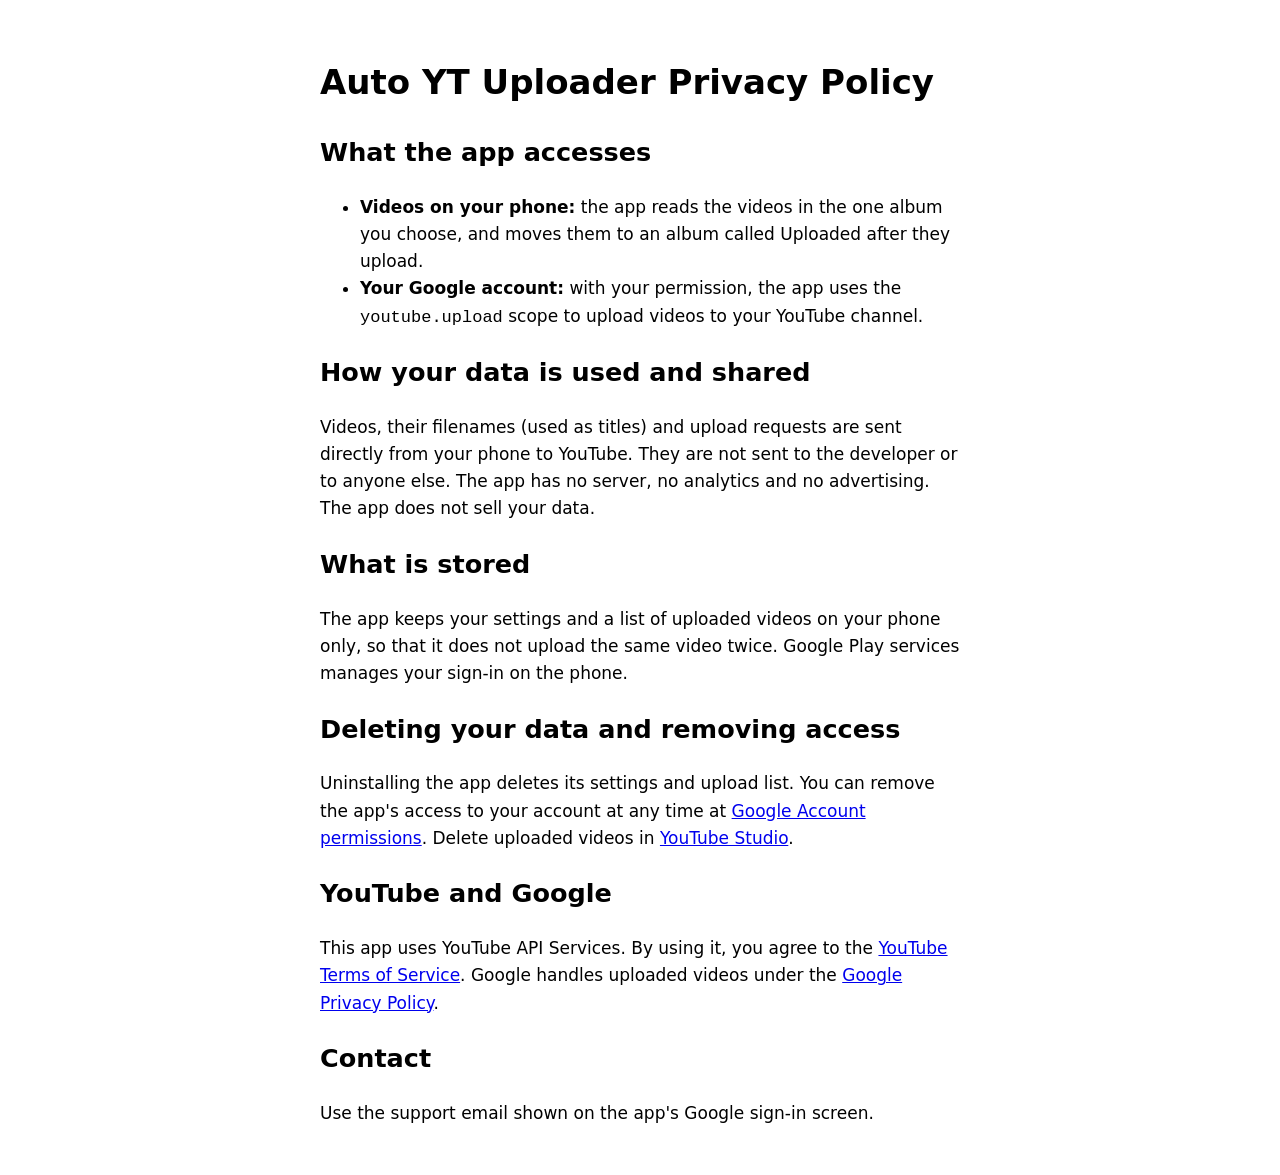
==== privacy.html @ 6049f9f8 "Add files via upload" ====
<!doctype html>
<html lang="en">
<head>
  <meta charset="utf-8">
  <meta name="viewport" content="width=device-width, initial-scale=1">
  <title>Privacy Policy</title>
  <style>
    body { max-width: 640px; margin: 0 auto; padding: 32px 16px; font: 17px/1.6 system-ui, sans-serif; }
  </style>
</head>
<body>
  <h1>Auto YT Uploader Privacy Policy</h1>

  <h2>What the app accesses</h2>
  <ul>
    <li><strong>Videos on your phone:</strong> the app reads the videos in the one album you choose,
      and moves them to an album called Uploaded after they upload.</li>
    <li><strong>Your Google account:</strong> with your permission, the app uses the
      <code>youtube.upload</code> scope to upload videos to your YouTube channel.</li>
  </ul>

  <h2>How your data is used and shared</h2>
  <p>Videos, their filenames (used as titles) and upload requests are sent directly from your phone
    to YouTube. They are not sent to the developer or to anyone else. The app has no server, no
    analytics and no advertising. The app does not sell your data.</p>

  <h2>What is stored</h2>
  <p>The app keeps your settings and a list of uploaded videos on your phone only, so that it does
    not upload the same video twice. Google Play services manages your sign-in on the phone.</p>

  <h2>Deleting your data and removing access</h2>
  <p>Uninstalling the app deletes its settings and upload list. You can remove the app's access to
    your account at any time at
    <a href="https://myaccount.google.com/permissions">Google Account permissions</a>.
    Delete uploaded videos in <a href="https://studio.youtube.com">YouTube Studio</a>.</p>

  <h2>YouTube and Google</h2>
  <p>This app uses YouTube API Services. By using it, you agree to the
    <a href="https://www.youtube.com/t/terms">YouTube Terms of Service</a>. Google handles uploaded
    videos under the <a href="https://policies.google.com/privacy">Google Privacy Policy</a>.</p>

  <h2>Contact</h2>
  <p>Use the support email shown on the app's Google sign-in screen.</p>
</body>
</html>
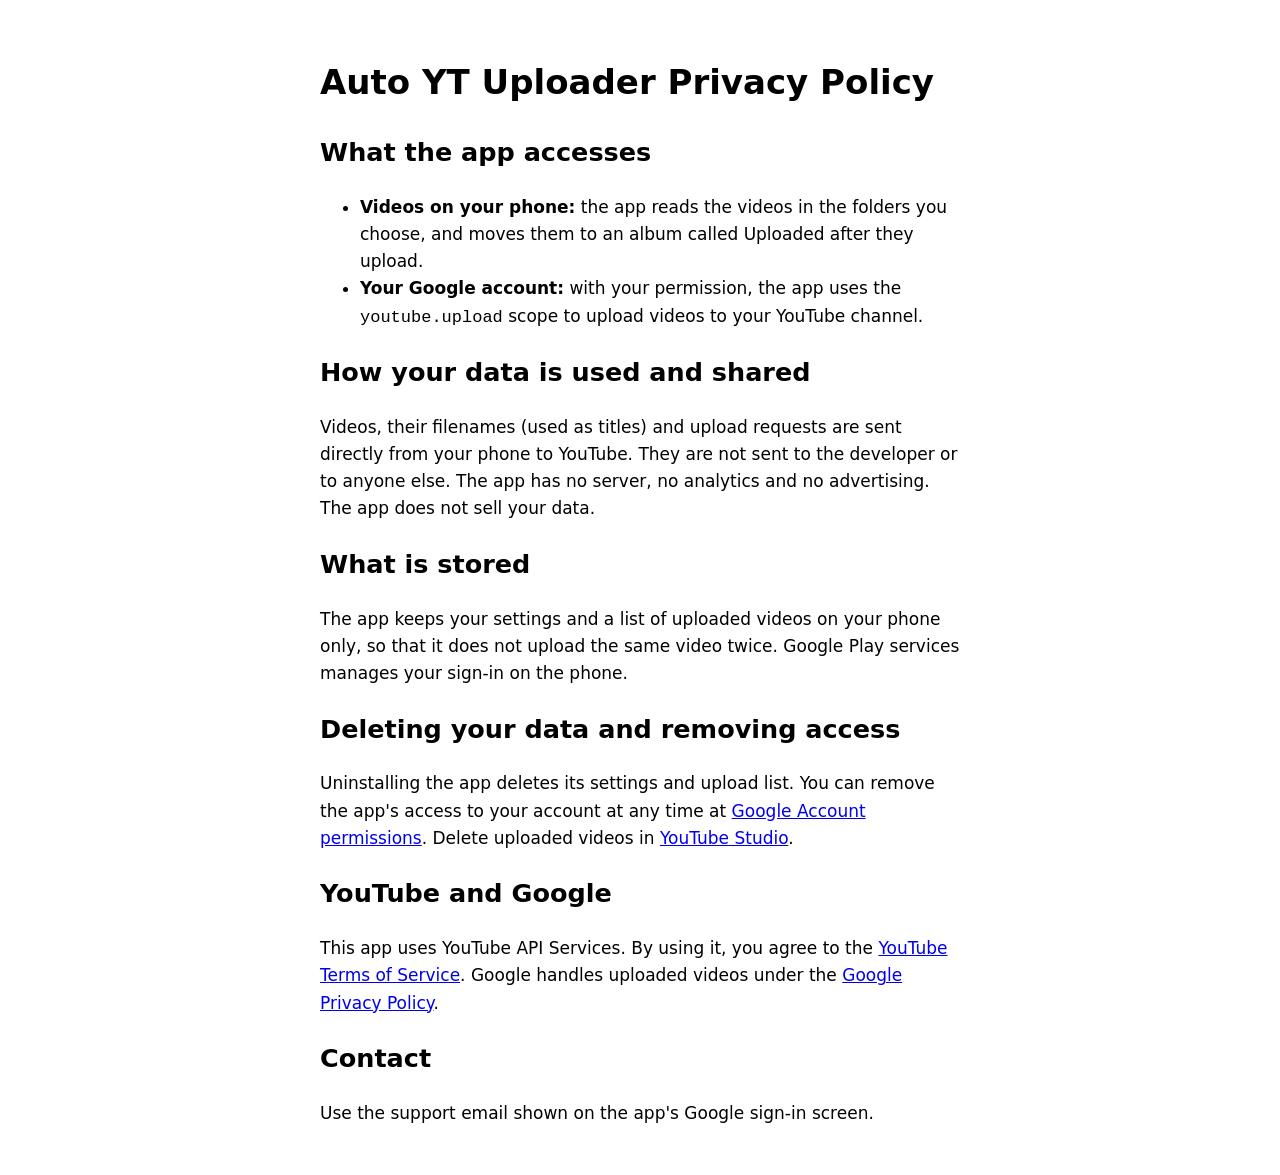
==== commit 91a668aa: "Add files via upload" ====
--- a/privacy.html
+++ b/privacy.html
@@ -13,7 +13,7 @@
 
   <h2>What the app accesses</h2>
   <ul>
-    <li><strong>Videos on your phone:</strong> the app reads the videos in the one album you choose,
+    <li><strong>Videos on your phone:</strong> the app reads the videos in the folders you choose,
       and moves them to an album called Uploaded after they upload.</li>
     <li><strong>Your Google account:</strong> with your permission, the app uses the
       <code>youtube.upload</code> scope to upload videos to your YouTube channel.</li>
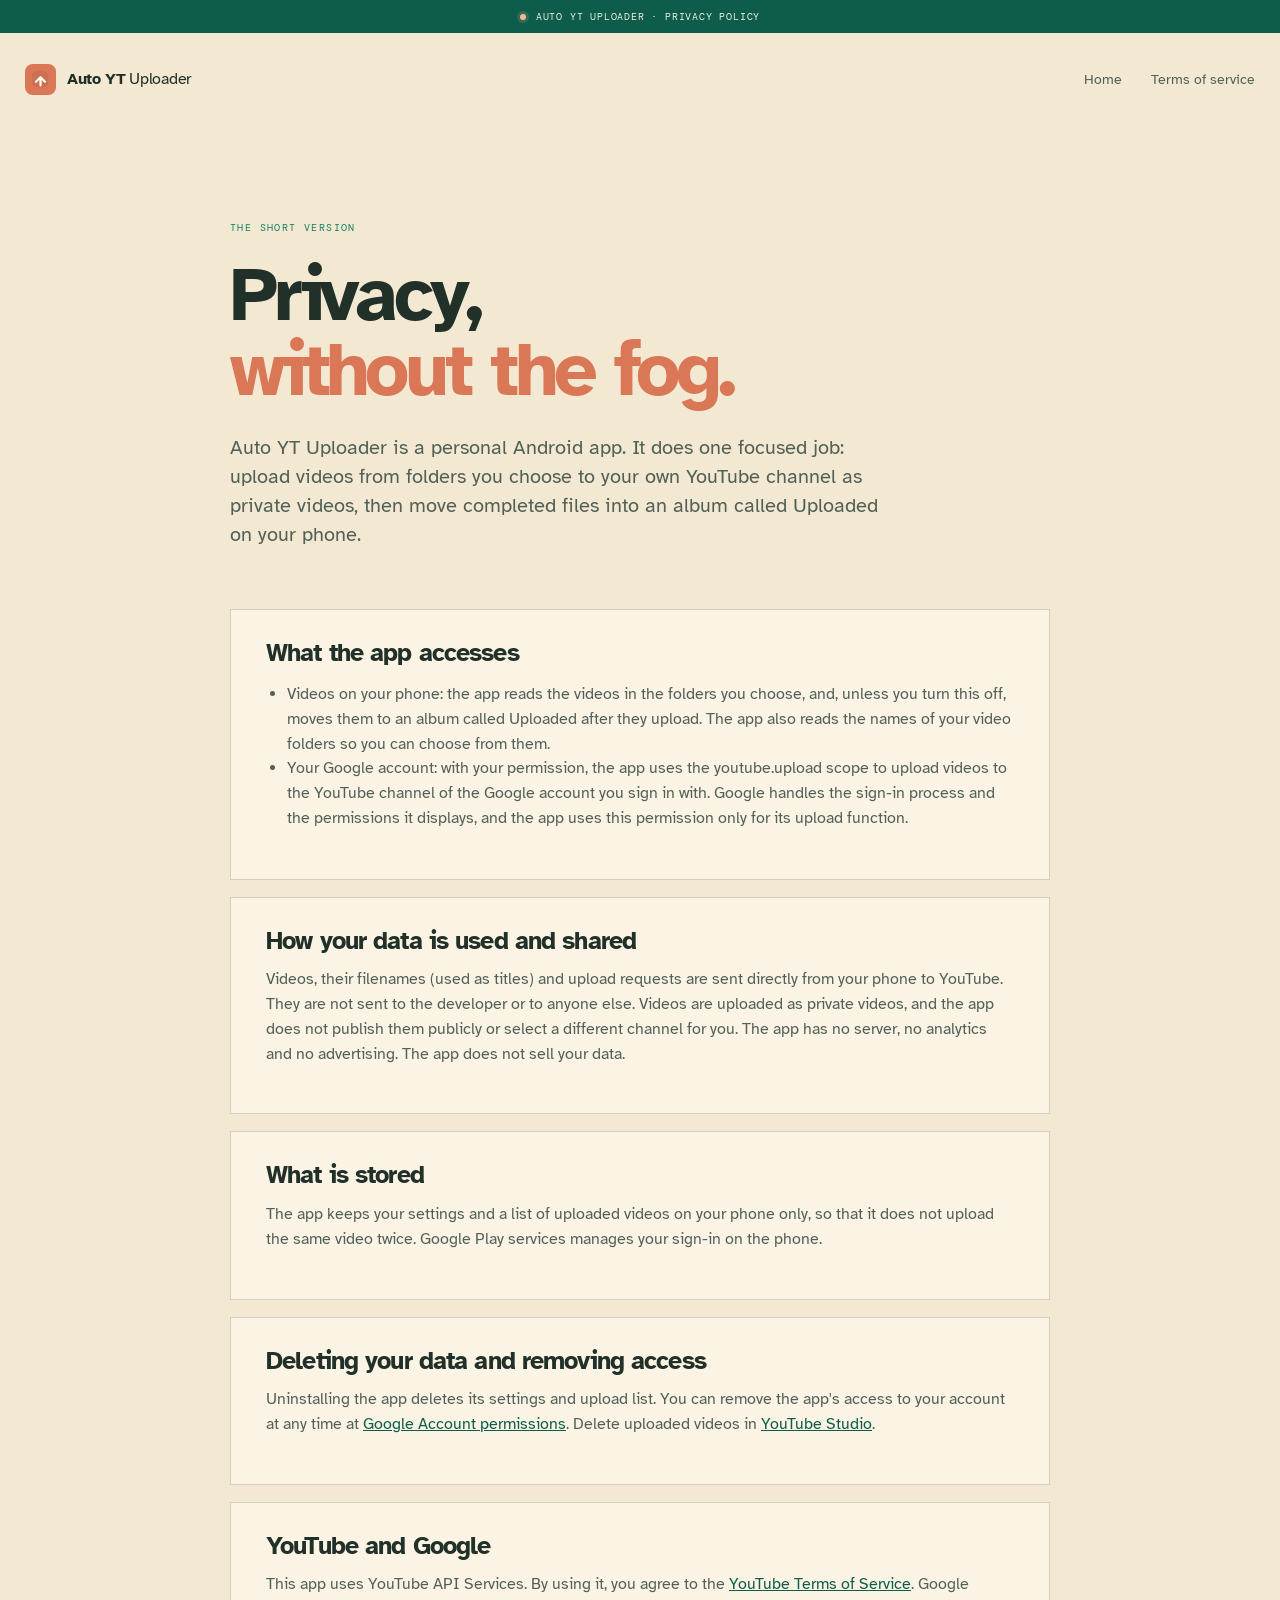
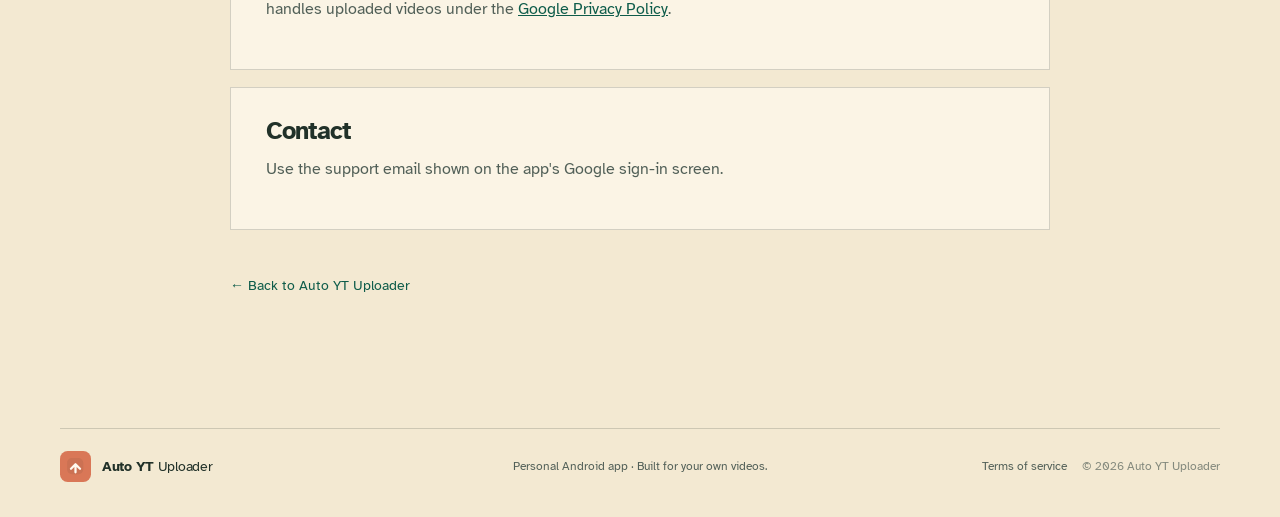
==== commit a2ee5660: "Add files via upload" ====
--- a/privacy.html
+++ b/privacy.html
@@ -1,45 +1,32 @@
 <!doctype html>
-<html lang="en">
+<html lang="en" class="legal-page">
 <head>
   <meta charset="utf-8">
   <meta name="viewport" content="width=device-width, initial-scale=1">
-  <title>Privacy Policy</title>
-  <style>
-    body { max-width: 640px; margin: 0 auto; padding: 32px 16px; font: 17px/1.6 system-ui, sans-serif; }
-  </style>
+  <meta name="description" content="Privacy policy for Auto YT Uploader.">
+  <meta name="theme-color" content="#f3e9d2">
+  <title>Privacy policy — Auto YT Uploader</title>
+  <link rel="stylesheet" href="styles.css">
+  <script src="script.js" defer></script>
 </head>
 <body>
-  <h1>Auto YT Uploader Privacy Policy</h1>
-
-  <h2>What the app accesses</h2>
-  <ul>
-    <li><strong>Videos on your phone:</strong> the app reads the videos in the folders you choose,
-      and moves them to an album called Uploaded after they upload.</li>
-    <li><strong>Your Google account:</strong> with your permission, the app uses the
-      <code>youtube.upload</code> scope to upload videos to your YouTube channel.</li>
-  </ul>
-
-  <h2>How your data is used and shared</h2>
-  <p>Videos, their filenames (used as titles) and upload requests are sent directly from your phone
-    to YouTube. They are not sent to the developer or to anyone else. The app has no server, no
-    analytics and no advertising. The app does not sell your data.</p>
-
-  <h2>What is stored</h2>
-  <p>The app keeps your settings and a list of uploaded videos on your phone only, so that it does
-    not upload the same video twice. Google Play services manages your sign-in on the phone.</p>
-
-  <h2>Deleting your data and removing access</h2>
-  <p>Uninstalling the app deletes its settings and upload list. You can remove the app's access to
-    your account at any time at
-    <a href="https://myaccount.google.com/permissions">Google Account permissions</a>.
-    Delete uploaded videos in <a href="https://studio.youtube.com">YouTube Studio</a>.</p>
-
-  <h2>YouTube and Google</h2>
-  <p>This app uses YouTube API Services. By using it, you agree to the
-    <a href="https://www.youtube.com/t/terms">YouTube Terms of Service</a>. Google handles uploaded
-    videos under the <a href="https://policies.google.com/privacy">Google Privacy Policy</a>.</p>
-
-  <h2>Contact</h2>
-  <p>Use the support email shown on the app's Google sign-in screen.</p>
+  <div class="announcement"><span class="announcement-dot"></span><span>Auto YT Uploader · privacy policy</span></div>
+  <header class="site-header">
+    <a class="brand" href="index.html" aria-label="Auto YT Uploader home"><img class="brand-logo" src="logo.svg" alt="" width="31" height="31"><span class="brand-name"><strong>Auto YT</strong> Uploader</span></a>
+    <nav class="site-nav" aria-label="Legal navigation"><a href="index.html">Home</a><a href="terms.html">Terms of service</a></nav>
+  </header>
+  <main class="legal-wrap section-shell">
+    <p class="legal-kicker">The short version</p>
+    <h1>Privacy,<br><em>without the fog.</em></h1>
+    <p class="legal-intro">Auto YT Uploader is a personal Android app. It does one focused job: upload videos from folders you choose to your own YouTube channel as private videos, then move completed files into an album called Uploaded on your phone.</p>
+    <section class="legal-card"><h2>What the app accesses</h2><ul><li>Videos on your phone: the app reads the videos in the folders you choose, and, unless you turn this off, moves them to an album called Uploaded after they upload. The app also reads the names of your video folders so you can choose from them.</li><li>Your Google account: with your permission, the app uses the youtube.upload scope to upload videos to the YouTube channel of the Google account you sign in with. Google handles the sign-in process and the permissions it displays, and the app uses this permission only for its upload function.</li></ul></section>
+    <section class="legal-card"><h2>How your data is used and shared</h2><p>Videos, their filenames (used as titles) and upload requests are sent directly from your phone to YouTube. They are not sent to the developer or to anyone else. Videos are uploaded as private videos, and the app does not publish them publicly or select a different channel for you. The app has no server, no analytics and no advertising. The app does not sell your data.</p></section>
+    <section class="legal-card"><h2>What is stored</h2><p>The app keeps your settings and a list of uploaded videos on your phone only, so that it does not upload the same video twice. Google Play services manages your sign-in on the phone.</p></section>
+    <section class="legal-card"><h2>Deleting your data and removing access</h2><p>Uninstalling the app deletes its settings and upload list. You can remove the app's access to your account at any time at <a href="https://myaccount.google.com/permissions">Google Account permissions</a>. Delete uploaded videos in <a href="https://studio.youtube.com">YouTube Studio</a>.</p></section>
+    <section class="legal-card"><h2>YouTube and Google</h2><p>This app uses YouTube API Services. By using it, you agree to the <a href="https://www.youtube.com/t/terms">YouTube Terms of Service</a>. Google handles uploaded videos under the <a href="https://policies.google.com/privacy">Google Privacy Policy</a>.</p></section>
+    <section class="legal-card"><h2>Contact</h2><p>Use the support email shown on the app's Google sign-in screen.</p></section>
+    <a class="legal-back" href="index.html">← Back to Auto YT Uploader</a>
+  </main>
+  <footer class="site-footer section-shell"><a class="brand brand-footer" href="index.html"><img class="brand-logo" src="logo.svg" alt="" width="31" height="31"><span class="brand-name"><strong>Auto YT</strong> Uploader</span></a><p>Personal Android app · Built for your own videos.</p><div class="footer-links"><a href="terms.html">Terms of service</a><span>© <span id="year"></span> Auto YT Uploader</span></div></footer>
 </body>
 </html>
--- a/styles.css
+++ b/styles.css
@@ -0,0 +1,253 @@
+@import url('https://fonts.googleapis.com/css2?family=Atkinson+Hyperlegible:wght@400;700&family=DM+Mono:wght@400;500&display=swap');
+
+:root {
+  --paper: #f3e9d2;
+  --paper-deep: #eadbbc;
+  --ink: #213129;
+  --ink-soft: #526058;
+  --rust: #d97757;
+  --rust-dark: #b75b40;
+  --green: #167d63;
+  --green-deep: #0e5c4a;
+  --mint: #d7e8d8;
+  --cream: #fffaf0;
+  --line: rgba(33, 49, 41, .18);
+  --shadow: 0 22px 60px rgba(63, 49, 30, .13);
+  --display: 'Atkinson Hyperlegible', 'Trebuchet MS', sans-serif;
+  --mono: 'DM Mono', 'SFMono-Regular', Consolas, monospace;
+}
+
+* { box-sizing: border-box; }
+html { scroll-behavior: smooth; }
+body { margin: 0; background: var(--paper); color: var(--ink); font-family: var(--display); font-size: 17px; line-height: 1.5; overflow-x: hidden; }
+a { color: inherit; text-decoration: none; }
+button { font: inherit; }
+::selection { background: var(--rust); color: var(--cream); }
+
+body::before { content: ''; position: fixed; inset: 0; pointer-events: none; opacity: .34; background-image: radial-gradient(rgba(33,49,41,.12) .65px, transparent .65px); background-size: 12px 12px; mask-image: linear-gradient(to bottom, black, transparent 72%); z-index: -1; }
+.section-shell { width: min(1160px, calc(100% - 72px)); margin-inline: auto; }
+
+.announcement { min-height: 33px; padding: 7px 32px; display: flex; align-items: center; justify-content: center; gap: 10px; background: var(--green-deep); color: #edf5e9; font: 10px/1 var(--mono); letter-spacing: .08em; text-transform: uppercase; }
+.announcement-dot { width: 6px; height: 6px; border-radius: 50%; background: #f7b997; box-shadow: 0 0 0 3px rgba(247,185,151,.16); }
+.announcement-line { width: 24px; height: 1px; background: rgba(237,245,233,.35); }
+.announcement-detail { color: rgba(237,245,233,.68); }
+
+.site-header { width: min(1230px, calc(100% - 48px)); margin: 0 auto; min-height: 92px; display: flex; align-items: center; justify-content: space-between; position: relative; z-index: 10; }
+.brand { display: inline-flex; align-items: center; gap: 11px; font-size: 16px; letter-spacing: -.02em; }
+.brand-name { color: var(--ink); }
+.brand-name strong { font-weight: 700; }
+.brand-logo { display: block; flex: none; }
+.site-nav { display: flex; align-items: center; gap: 29px; font-size: 14px; }
+.site-nav a:not(.nav-pill), .footer-links a { color: var(--ink-soft); transition: color .2s ease; }
+.site-nav a:not(.nav-pill):hover, .footer-links a:hover { color: var(--rust-dark); }
+.nav-pill { padding: 11px 15px; border: 1px solid var(--line); border-radius: 999px; color: var(--ink); transition: background .2s ease, border-color .2s ease, transform .2s ease; }
+.nav-pill:hover { background: rgba(255,250,240,.7); border-color: rgba(33,49,41,.35); transform: translateY(-2px); }
+.nav-pill span { margin-left: 10px; color: var(--rust); }
+.menu-toggle { display: none; background: none; border: 0; padding: 7px; cursor: pointer; }
+.menu-toggle span { display: block; width: 22px; height: 2px; background: var(--ink); margin: 5px; }
+
+.hero { min-height: 600px; padding: 72px 0 102px; display: grid; grid-template-columns: minmax(0, .94fr) minmax(410px, .86fr); gap: 62px; align-items: center; }
+.eyebrow { margin: 0 0 26px; display: flex; align-items: center; gap: 10px; color: var(--green); font: 10px/1 var(--mono); letter-spacing: .14em; }
+.eyebrow-rule { width: 28px; height: 1px; background: currentColor; display: inline-block; }
+h1, h2, h3, p { margin-top: 0; }
+h1, h2 { letter-spacing: -.055em; line-height: .98; font-weight: 700; }
+h1 { font-size: clamp(4rem, 6.8vw, 6.65rem); margin-bottom: 29px; max-width: 720px; }
+h1 em, h2 em { font-style: normal; color: var(--rust); }
+.hero-lede { max-width: 475px; color: var(--ink-soft); font-size: 20px; line-height: 1.42; margin-bottom: 31px; }
+.hero-actions, .closing-links { display: flex; gap: 17px; align-items: center; flex-wrap: wrap; }
+.button { display: inline-flex; align-items: center; gap: 17px; min-height: 47px; padding: 0 18px; border-radius: 6px; font-size: 14px; transition: transform .2s ease, box-shadow .2s ease, background .2s ease; }
+.button:hover { transform: translateY(-3px); }
+.button-primary { background: var(--rust); color: var(--cream); box-shadow: 5px 5px 0 rgba(33,49,41,.15); }
+.button-primary:hover { background: var(--rust-dark); box-shadow: 7px 7px 0 rgba(33,49,41,.15); }
+.button-text { padding-left: 0; color: var(--green-deep); }
+.button-text span { color: var(--rust); }
+.hero-note { display: flex; align-items: center; gap: 9px; margin-top: 38px; color: var(--ink-soft); font: 11px var(--mono); }
+.note-icon { display: grid; place-items: center; width: 21px; height: 21px; border-radius: 50%; background: var(--mint); color: var(--green); font-size: 13px; }
+
+.hero-visual { min-height: 500px; position: relative; display: grid; place-items: center; }
+.sun-disc { width: 350px; height: 350px; border-radius: 50%; background: var(--mint); position: absolute; top: 50px; right: 20px; }
+.orbit { position: absolute; border: 1px solid rgba(22,125,99,.25); border-radius: 50%; transform: rotate(-22deg); }
+.orbit-one { width: 480px; height: 170px; top: 168px; right: -35px; }
+.orbit-two { width: 530px; height: 240px; top: 130px; right: -62px; transform: rotate(24deg); border-color: rgba(217,119,87,.25); }
+.visual-label { position: absolute; font: 10px var(--mono); color: var(--green); letter-spacing: .08em; text-transform: uppercase; z-index: 2; }
+.label-top { right: -4px; top: 45px; transform: rotate(7deg); }
+.label-bottom { left: -4px; bottom: 55px; transform: rotate(-7deg); }
+.phone { width: 239px; height: 465px; padding: 9px; border: 2px solid var(--ink); border-radius: 31px; background: #d5c5a4; transform: rotate(5deg); position: relative; z-index: 3; box-shadow: 16px 20px 0 rgba(33,49,41,.15), 0 28px 55px rgba(70,52,31,.2); }
+.phone-speaker { position: absolute; top: 14px; left: 50%; width: 62px; height: 5px; border-radius: 10px; background: var(--ink); transform: translateX(-50%); z-index: 4; }
+.phone-screen { height: 100%; border-radius: 23px; background: var(--cream); overflow: hidden; padding: 24px 14px 12px; position: relative; }
+.phone-screen::after { content: ''; position: absolute; top: 0; right: 0; width: 50px; height: 100%; background: linear-gradient(90deg, transparent, rgba(255,255,255,.25)); pointer-events: none; }
+.phone-status, .phone-appbar, .phone-bottom-nav { display: flex; justify-content: space-between; align-items: center; font: 7px var(--mono); color: var(--ink-soft); }
+.phone-appbar { padding: 18px 0 15px; color: var(--ink); font: 700 11px var(--display); }
+.mini-logo { width: 20px; height: 20px; border-radius: 6px 6px 6px 2px; background: var(--rust); display: grid; place-items: center; transform: rotate(-8deg); }
+.mini-logo span { width: 8px; height: 8px; border-left: 1px solid var(--cream); border-bottom: 1px solid var(--cream); transform: rotate(-45deg) translate(1px,-1px); }
+.appbar-menu { margin-left: auto; color: var(--rust); letter-spacing: 2px; }
+.phone-greeting { margin: 8px 0 16px; }
+.tiny-overline { display: block; font: 7px var(--mono); letter-spacing: .1em; color: var(--green); margin-bottom: 4px; }
+.phone-greeting strong { font-size: 21px; letter-spacing: -.05em; }
+.folder-card, .upload-card, .album-row { border: 1px solid rgba(33,49,41,.13); border-radius: 9px; background: rgba(243,233,210,.46); }
+.folder-card { display: flex; align-items: center; gap: 8px; padding: 10px 9px; margin-bottom: 12px; }
+.folder-card strong, .upload-card strong, .album-row strong { display: block; font-size: 10px; line-height: 1.1; }
+.folder-card small, .upload-card small, .album-row small { color: var(--ink-soft); display: block; font-size: 7px; margin-top: 4px; }
+.folder-icon { width: 22px; height: 17px; background: var(--rust); border-radius: 3px; position: relative; flex: 0 0 auto; }
+.folder-icon::before { content: ''; position: absolute; top: -3px; left: 2px; width: 9px; height: 5px; border-radius: 3px 3px 0 0; background: var(--rust); }
+.folder-icon span { position: absolute; left: 6px; top: 5px; width: 7px; height: 5px; border-left: 1px solid var(--cream); border-bottom: 1px solid var(--cream); transform: rotate(-45deg); }
+.folder-check { margin-left: auto; width: 17px; height: 17px; border-radius: 50%; display: grid; place-items: center; background: var(--mint); color: var(--green); font-size: 9px; }
+.upload-card { padding: 9px; display: flex; gap: 9px; background: #e3f0df; border-color: rgba(22,125,99,.19); }
+.video-thumb { width: 47px; height: 50px; border-radius: 6px; background: linear-gradient(155deg, #879f91 0 43%, #d3bc89 44% 100%); position: relative; overflow: hidden; flex: 0 0 auto; }
+.video-thumb::after { content: ''; position: absolute; width: 35px; height: 20px; border-radius: 50%; background: rgba(255,250,240,.28); top: 8px; left: -9px; transform: rotate(22deg); }
+.play-triangle { position: absolute; z-index: 1; top: 17px; left: 20px; border-left: 8px solid var(--cream); border-top: 6px solid transparent; border-bottom: 6px solid transparent; }
+.upload-info { flex: 1; min-width: 0; position: relative; padding-top: 2px; }
+.upload-info strong { white-space: nowrap; overflow: hidden; text-overflow: ellipsis; }
+.progress { height: 4px; border-radius: 8px; background: rgba(22,125,99,.16); margin-top: 11px; overflow: hidden; }
+.progress span { display: block; height: 100%; width: 68%; background: var(--green); border-radius: inherit; }
+.upload-info em { position: absolute; right: 0; bottom: -1px; font: 7px var(--mono); font-style: normal; color: var(--green); }
+.album-row { display: flex; align-items: center; gap: 8px; padding: 9px; margin-top: 12px; }
+.album-icon { width: 21px; height: 21px; display: grid; place-items: center; color: var(--rust); border: 1px solid rgba(217,119,87,.35); border-radius: 5px; font-size: 12px; }
+.album-arrow { margin-left: auto; color: var(--rust); font-size: 20px; line-height: .8; }
+.phone-bottom-nav { position: absolute; left: 14px; right: 14px; bottom: 10px; justify-content: space-around; }
+.phone-bottom-nav span { width: 4px; height: 4px; background: rgba(33,49,41,.3); border-radius: 50%; }
+.phone-bottom-nav .active { width: 23px; border-radius: 6px; background: var(--rust); }
+.floating-card { position: absolute; z-index: 4; display: flex; align-items: center; gap: 8px; padding: 10px 12px; min-width: 143px; background: var(--cream); border: 1px solid rgba(33,49,41,.18); border-radius: 8px; box-shadow: 7px 10px 0 rgba(33,49,41,.11); }
+.floating-card strong { display: block; font-size: 12px; line-height: 1; }
+.floating-card small { display: block; color: var(--ink-soft); font-size: 8px; margin-top: 4px; }
+.floating-icon, .done-check { display: grid; place-items: center; width: 24px; height: 24px; border-radius: 50%; background: var(--mint); color: var(--green); font-size: 13px; }
+.card-private { top: 114px; left: -7px; transform: rotate(-7deg); }
+.card-done { right: -18px; bottom: 83px; transform: rotate(5deg); }
+.done-check { background: var(--rust); color: var(--cream); }
+
+.proof-strip { border-top: 1px solid var(--line); border-bottom: 1px solid var(--line); padding: 22px 0; display: grid; grid-template-columns: 1.25fr repeat(3, 1fr); gap: 30px; align-items: center; }
+.proof-intro { display: flex; align-items: center; gap: 15px; color: var(--green-deep); font-size: 14px; line-height: 1.18; }
+.scribble-arrow { color: var(--rust); font-size: 29px; transform: rotate(22deg); display: inline-block; }
+.proof-item { padding-left: 21px; border-left: 1px solid var(--line); }
+.proof-number, .step-index { display: block; color: var(--rust); font: 10px var(--mono); letter-spacing: .08em; margin-bottom: 8px; }
+.proof-item strong { display: block; font-size: 15px; }
+.proof-item small { display: block; color: var(--ink-soft); font-size: 12px; margin-top: 3px; }
+
+.steps { padding: 150px 0 155px; }
+.section-heading h2, .privacy-main h2, .closing h2 { font-size: clamp(3rem, 5vw, 5rem); margin-bottom: 0; }
+.step-list { display: grid; grid-template-columns: repeat(3, 1fr); gap: 17px; margin-top: 73px; }
+.step-card { min-height: 282px; padding: 23px 24px 21px; background: rgba(255,250,240,.46); border: 1px solid var(--line); border-radius: 4px; display: flex; flex-direction: column; transition: transform .25s ease, box-shadow .25s ease; }
+.step-card:hover { transform: translateY(-7px); box-shadow: 10px 12px 0 rgba(33,49,41,.1); }
+.step-card-featured { background: var(--rust); color: var(--cream); transform: translateY(-16px) rotate(-1.3deg); border-color: transparent; box-shadow: 9px 13px 0 rgba(33,49,41,.13); }
+.step-card-featured:hover { transform: translateY(-23px) rotate(-1.3deg); }
+.step-card-featured .step-index, .step-card-featured .step-caption { color: #f8c0a5; }
+.step-topline { display: flex; justify-content: space-between; align-items: start; }
+.step-icon { width: 38px; height: 38px; border: 1px solid rgba(33,49,41,.2); border-radius: 50%; display: grid; place-items: center; color: var(--green); font-size: 17px; }
+.step-card-featured .step-icon { color: var(--cream); border-color: rgba(255,250,240,.5); }
+.step-card h3 { margin: 38px 0 12px; font-size: 23px; letter-spacing: -.035em; }
+.step-card p { max-width: 280px; margin-bottom: 23px; color: var(--ink-soft); font-size: 15px; line-height: 1.42; }
+.step-card-featured p { color: rgba(255,250,240,.86); }
+.step-caption { color: var(--green); font: 9px var(--mono); letter-spacing: .12em; margin-top: auto; }
+
+.privacy { padding-bottom: 150px; }
+.privacy-panel { background: var(--green-deep); color: var(--cream); padding: 70px 72px; display: grid; grid-template-columns: .92fr 1.08fr; gap: 78px; position: relative; overflow: hidden; }
+.privacy-panel::before, .privacy-panel::after { content: ''; position: absolute; border: 1px solid rgba(243,233,210,.16); border-radius: 50%; pointer-events: none; }
+.privacy-panel::before { width: 450px; height: 450px; right: -160px; top: -220px; }
+.privacy-panel::after { width: 610px; height: 610px; right: -235px; top: -300px; }
+.eyebrow-light { color: #a8d2b0; }
+.privacy-main { position: relative; z-index: 1; }
+.privacy-main h2 { margin-bottom: 25px; }
+.privacy-main h2 em { color: #f5b796; }
+.privacy-main > p:not(.eyebrow) { max-width: 380px; color: rgba(255,250,240,.77); line-height: 1.5; margin-bottom: 31px; }
+.button-light { border: 1px solid rgba(255,250,240,.5); color: var(--cream); }
+.button-light:hover { background: rgba(255,250,240,.12); }
+.privacy-list { position: relative; z-index: 1; padding-top: 25px; }
+.privacy-row { display: grid; grid-template-columns: 35px 1fr; gap: 18px; padding: 22px 0; border-top: 1px solid rgba(255,250,240,.19); }
+.privacy-row:last-child { border-bottom: 1px solid rgba(255,250,240,.19); }
+.privacy-badge { width: 29px; height: 29px; border: 1px solid rgba(255,250,240,.36); border-radius: 50%; display: grid; place-items: center; color: #f5b796; font: 9px var(--mono); }
+.privacy-row h3 { margin: 0 0 5px; font-size: 19px; letter-spacing: -.025em; }
+.privacy-row p { margin: 0; max-width: 390px; color: rgba(255,250,240,.67); font-size: 14px; line-height: 1.4; }
+
+.closing { padding: 64px 0 142px; text-align: center; display: flex; flex-direction: column; align-items: center; }
+.closing-mark { display: flex; gap: 6px; align-items: end; height: 28px; margin-bottom: 37px; }
+.closing-mark span { display: block; width: 9px; border-radius: 9px 9px 2px 2px; background: var(--rust); transform: rotate(22deg); }
+.closing-mark span:nth-child(1) { height: 15px; opacity: .55; }
+.closing-mark span:nth-child(2) { height: 26px; }
+.closing-mark span:nth-child(3) { height: 19px; opacity: .75; }
+.closing h2 { margin-bottom: 21px; }
+.closing-copy { max-width: 440px; color: var(--ink-soft); margin-bottom: 30px; }
+.closing-links { justify-content: center; }
+
+.site-footer { padding: 22px 0 35px; border-top: 1px solid var(--line); display: grid; grid-template-columns: 1fr auto 1fr; align-items: center; gap: 20px; font-size: 12px; }
+.brand-footer { font-size: 14px; }
+.site-footer > p { margin: 0; color: var(--ink-soft); text-align: center; }
+.footer-links { justify-self: end; display: flex; align-items: center; gap: 15px; color: var(--ink-soft); }
+.footer-links span { color: rgba(82,96,88,.7); }
+
+.legal-page .site-header { margin-bottom: 52px; }
+.legal-wrap { max-width: 820px; padding: 44px 0 130px; }
+.legal-kicker { color: var(--green); font: 10px var(--mono); letter-spacing: .14em; text-transform: uppercase; }
+.legal-wrap h1 { font-size: clamp(3rem, 6vw, 5.4rem); margin: 23px 0 25px; }
+.legal-intro { max-width: 650px; color: var(--ink-soft); font-size: 20px; line-height: 1.45; margin-bottom: 60px; }
+.legal-card { background: rgba(255,250,240,.62); border: 1px solid var(--line); padding: 31px 35px; margin: 17px 0; }
+.legal-card h2 { font-size: 25px; margin-bottom: 14px; letter-spacing: -.035em; }
+.legal-card p, .legal-card li { color: var(--ink-soft); font-size: 16px; line-height: 1.55; }
+.legal-card ul { padding-left: 21px; }
+.legal-card a { color: var(--green-deep); text-decoration: underline; }
+.legal-back { display: inline-flex; margin-top: 28px; color: var(--green-deep); font-size: 14px; }
+
+@media (max-width: 900px) {
+  .section-shell { width: min(100% - 42px, 680px); }
+  .hero { grid-template-columns: 1fr; gap: 36px; padding-top: 65px; }
+  .hero-copy { max-width: 620px; }
+  .hero-visual { min-height: 500px; }
+  .proof-strip { grid-template-columns: 1fr 1fr; gap: 24px; }
+  .proof-intro { grid-column: 1 / -1; }
+  .steps { padding: 110px 0; }
+  .step-list { gap: 11px; }
+  .privacy-panel { grid-template-columns: 1fr; gap: 35px; padding: 54px 42px; }
+  .privacy-list { padding-top: 0; }
+  .site-footer { grid-template-columns: 1fr; text-align: center; }
+  .site-footer > p { order: 3; }
+  .footer-links { justify-self: center; flex-wrap: wrap; justify-content: center; }
+}
+
+@media (max-width: 620px) {
+  body { font-size: 16px; }
+  .announcement { padding-inline: 15px; font-size: 8px; gap: 7px; }
+  .announcement-line, .announcement-detail { display: none; }
+  .site-header { width: calc(100% - 32px); min-height: 75px; }
+  .menu-toggle { display: block; }
+  .site-nav { position: absolute; top: 68px; left: 0; right: 0; display: none; padding: 16px; flex-direction: column; align-items: stretch; gap: 0; background: var(--cream); border: 1px solid var(--line); border-radius: 7px; box-shadow: var(--shadow); }
+  .site-nav.is-open { display: flex; }
+  .site-nav a { padding: 11px 4px; }
+  .site-nav .nav-pill { margin-top: 8px; text-align: center; }
+  .section-shell { width: calc(100% - 34px); }
+  .hero { padding: 50px 0 78px; }
+  h1 { font-size: clamp(3.3rem, 17vw, 5rem); }
+  .hero-lede { font-size: 18px; }
+  .hero-actions { align-items: flex-start; flex-direction: column; gap: 12px; }
+  .hero-note { margin-top: 28px; }
+  .hero-visual { min-height: 410px; margin: 0 -25px; transform: scale(.86); transform-origin: center top; margin-bottom: -55px; }
+  .sun-disc { right: 46px; }
+  .card-private { left: 8px; }
+  .card-done { right: 5px; }
+  .label-top { right: 10px; }
+  .label-bottom { left: 4px; }
+  .proof-strip { grid-template-columns: 1fr; gap: 18px; padding: 26px 0; }
+  .proof-intro { grid-column: auto; }
+  .proof-item { padding: 15px 0 0; border-left: 0; border-top: 1px solid var(--line); }
+  .steps { padding: 90px 0; }
+  .section-heading h2, .privacy-main h2, .closing h2 { font-size: 3.25rem; }
+  .step-list { grid-template-columns: 1fr; margin-top: 46px; }
+  .step-card, .step-card-featured { min-height: 240px; transform: none; }
+  .step-card-featured:hover, .step-card:hover { transform: translateY(-5px); }
+  .step-card h3 { margin-top: 26px; }
+  .privacy { padding-bottom: 90px; }
+  .privacy-panel { padding: 42px 24px; margin-inline: -1px; }
+  .privacy-row { gap: 12px; }
+  .privacy-row p { font-size: 13px; }
+  .closing { padding: 40px 0 95px; }
+  .closing-links { flex-direction: column; gap: 8px; }
+  .site-footer { padding-bottom: 27px; }
+  .footer-links { flex-direction: column; gap: 8px; }
+  .legal-page .site-header { margin-bottom: 10px; }
+  .legal-wrap { padding: 45px 0 85px; }
+  .legal-wrap h1 { font-size: 3.5rem; }
+  .legal-intro { font-size: 18px; margin-bottom: 38px; }
+  .legal-card { padding: 23px 20px; }
+}
+
+@media (prefers-reduced-motion: reduce) {
+  *, *::before, *::after { scroll-behavior: auto !important; transition-duration: .01ms !important; animation-duration: .01ms !important; }
+}
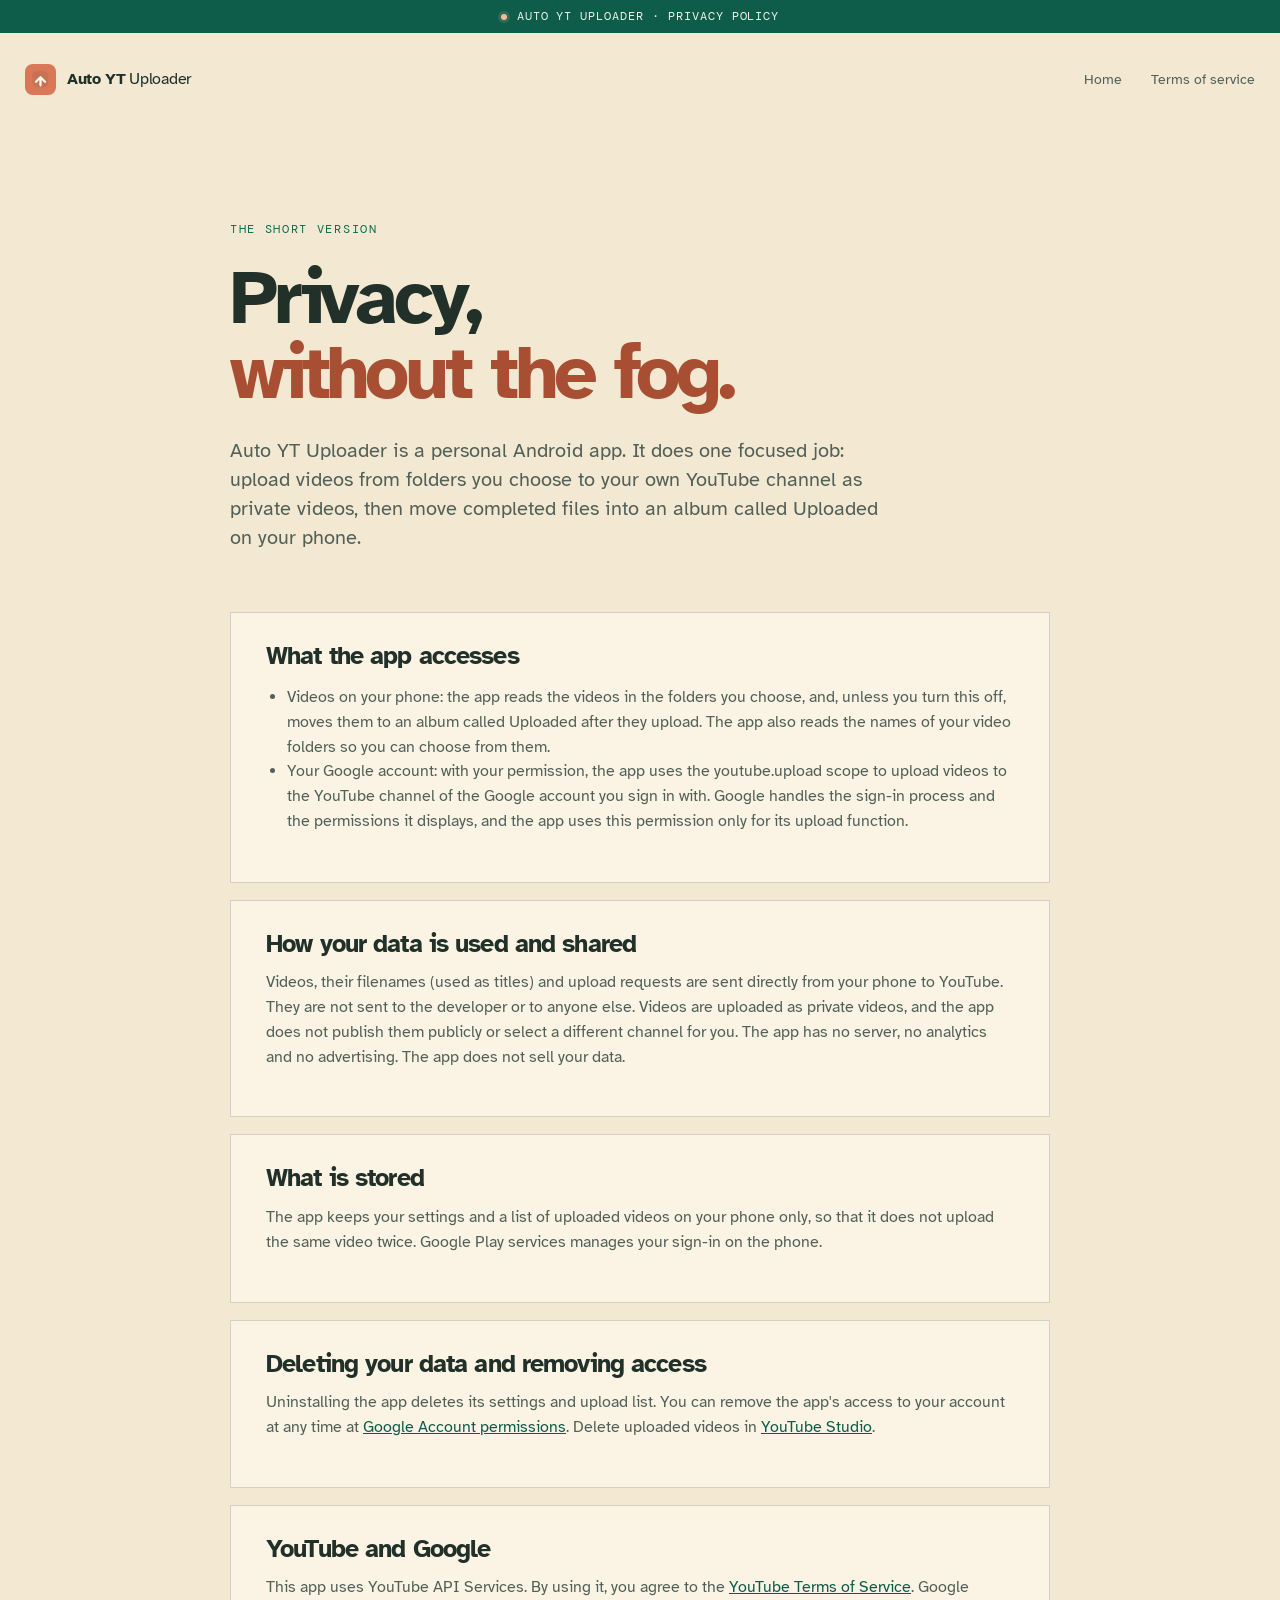
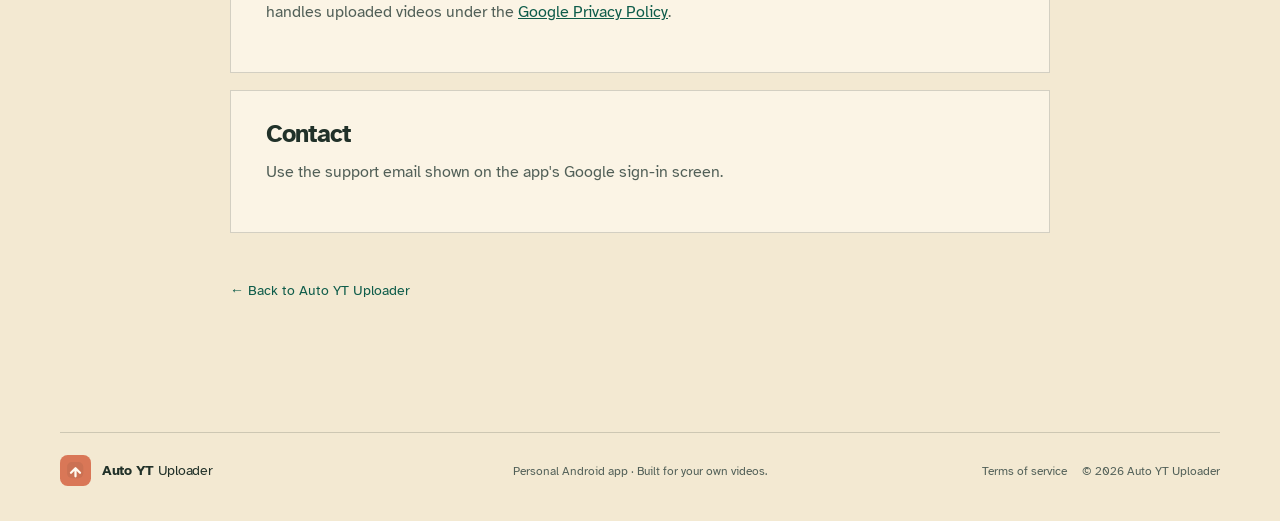
==== commit 70429364: "Add files via upload" ====
--- a/privacy.html
+++ b/privacy.html
@@ -10,12 +10,15 @@
   <script src="script.js" defer></script>
 </head>
 <body>
+  <a class="skip-link" href="#main">Skip to main content</a>
+  <header class="page-header">
   <div class="announcement"><span class="announcement-dot"></span><span>Auto YT Uploader · privacy policy</span></div>
-  <header class="site-header">
+  <div class="site-header">
     <a class="brand" href="index.html" aria-label="Auto YT Uploader home"><img class="brand-logo" src="logo.svg" alt="" width="31" height="31"><span class="brand-name"><strong>Auto YT</strong> Uploader</span></a>
     <nav class="site-nav" aria-label="Legal navigation"><a href="index.html">Home</a><a href="terms.html">Terms of service</a></nav>
+  </div>
   </header>
-  <main class="legal-wrap section-shell">
+  <main class="legal-wrap section-shell" id="main" tabindex="-1">
     <p class="legal-kicker">The short version</p>
     <h1>Privacy,<br><em>without the fog.</em></h1>
     <p class="legal-intro">Auto YT Uploader is a personal Android app. It does one focused job: upload videos from folders you choose to your own YouTube channel as private videos, then move completed files into an album called Uploaded on your phone.</p>
@@ -27,6 +30,6 @@
     <section class="legal-card"><h2>Contact</h2><p>Use the support email shown on the app's Google sign-in screen.</p></section>
     <a class="legal-back" href="index.html">← Back to Auto YT Uploader</a>
   </main>
-  <footer class="site-footer section-shell"><a class="brand brand-footer" href="index.html"><img class="brand-logo" src="logo.svg" alt="" width="31" height="31"><span class="brand-name"><strong>Auto YT</strong> Uploader</span></a><p>Personal Android app · Built for your own videos.</p><div class="footer-links"><a href="terms.html">Terms of service</a><span>© <span id="year"></span> Auto YT Uploader</span></div></footer>
+  <footer class="site-footer section-shell"><a class="brand brand-footer" href="index.html" aria-label="Auto YT Uploader home"><img class="brand-logo" src="logo.svg" alt="" width="31" height="31"><span class="brand-name"><strong>Auto YT</strong> Uploader</span></a><p>Personal Android app · Built for your own videos.</p><div class="footer-links"><a href="terms.html">Terms of service</a><span>© <span id="year"></span> Auto YT Uploader</span></div></footer>
 </body>
 </html>
--- a/styles.css
+++ b/styles.css
@@ -5,9 +5,9 @@
   --paper-deep: #eadbbc;
   --ink: #213129;
   --ink-soft: #526058;
-  --rust: #d97757;
-  --rust-dark: #b75b40;
-  --green: #167d63;
+  --rust: #a84e33;
+  --rust-dark: #96442c;
+  --green: #0f6b54;
   --green-deep: #0e5c4a;
   --mint: #d7e8d8;
   --cream: #fffaf0;
@@ -19,18 +19,25 @@
 
 * { box-sizing: border-box; }
 html { scroll-behavior: smooth; }
-body { margin: 0; background: var(--paper); color: var(--ink); font-family: var(--display); font-size: 17px; line-height: 1.5; overflow-x: hidden; }
+body { margin: 0; background: var(--paper); color: var(--ink); font-family: var(--display); font-size: 17px; line-height: 1.5; }
 a { color: inherit; text-decoration: none; }
 button { font: inherit; }
+main { overflow-x: clip; }
+main:focus { outline: 0; }
+:focus-visible { outline: 3px solid var(--ink); outline-offset: 3px; border-radius: 2px; }
+.privacy-panel :focus-visible { outline-color: var(--cream); }
+.skip-link { transition-property: none; position: absolute; top: -100px; left: 16px; z-index: 20; padding: 12px 16px; background: var(--ink); color: var(--cream); border-radius: 6px; font-size: 16px; }
+.skip-link:focus { top: 8px; }
+.skip-link:focus-visible { outline-color: var(--rust); }
 ::selection { background: var(--rust); color: var(--cream); }
 
 body::before { content: ''; position: fixed; inset: 0; pointer-events: none; opacity: .34; background-image: radial-gradient(rgba(33,49,41,.12) .65px, transparent .65px); background-size: 12px 12px; mask-image: linear-gradient(to bottom, black, transparent 72%); z-index: -1; }
 .section-shell { width: min(1160px, calc(100% - 72px)); margin-inline: auto; }
 
-.announcement { min-height: 33px; padding: 7px 32px; display: flex; align-items: center; justify-content: center; gap: 10px; background: var(--green-deep); color: #edf5e9; font: 10px/1 var(--mono); letter-spacing: .08em; text-transform: uppercase; }
+.announcement { min-height: 33px; padding: 7px 32px; display: flex; align-items: center; justify-content: center; gap: 10px; background: var(--green-deep); color: #edf5e9; font: 12px/1.3 var(--mono); letter-spacing: .08em; text-transform: uppercase; }
 .announcement-dot { width: 6px; height: 6px; border-radius: 50%; background: #f7b997; box-shadow: 0 0 0 3px rgba(247,185,151,.16); }
 .announcement-line { width: 24px; height: 1px; background: rgba(237,245,233,.35); }
-.announcement-detail { color: rgba(237,245,233,.68); }
+.announcement-detail { color: rgba(237,245,233,.85); }
 
 .site-header { width: min(1230px, calc(100% - 48px)); margin: 0 auto; min-height: 92px; display: flex; align-items: center; justify-content: space-between; position: relative; z-index: 10; }
 .brand { display: inline-flex; align-items: center; gap: 11px; font-size: 16px; letter-spacing: -.02em; }
@@ -38,6 +45,7 @@
 .brand-name strong { font-weight: 700; }
 .brand-logo { display: block; flex: none; }
 .site-nav { display: flex; align-items: center; gap: 29px; font-size: 14px; }
+.site-nav a, .footer-links a, .legal-back { display: inline-flex; align-items: center; min-height: 24px; }
 .site-nav a:not(.nav-pill), .footer-links a { color: var(--ink-soft); transition: color .2s ease; }
 .site-nav a:not(.nav-pill):hover, .footer-links a:hover { color: var(--rust-dark); }
 .nav-pill { padding: 11px 15px; border: 1px solid var(--line); border-radius: 999px; color: var(--ink); transition: background .2s ease, border-color .2s ease, transform .2s ease; }
@@ -47,7 +55,7 @@
 .menu-toggle span { display: block; width: 22px; height: 2px; background: var(--ink); margin: 5px; }
 
 .hero { min-height: 600px; padding: 72px 0 102px; display: grid; grid-template-columns: minmax(0, .94fr) minmax(410px, .86fr); gap: 62px; align-items: center; }
-.eyebrow { margin: 0 0 26px; display: flex; align-items: center; gap: 10px; color: var(--green); font: 10px/1 var(--mono); letter-spacing: .14em; }
+.eyebrow { margin: 0 0 26px; display: flex; align-items: center; gap: 10px; color: var(--green); font: 12px/1.3 var(--mono); letter-spacing: .14em; text-transform: uppercase; }
 .eyebrow-rule { width: 28px; height: 1px; background: currentColor; display: inline-block; }
 h1, h2, h3, p { margin-top: 0; }
 h1, h2 { letter-spacing: -.055em; line-height: .98; font-weight: 700; }
@@ -61,7 +69,7 @@
 .button-primary:hover { background: var(--rust-dark); box-shadow: 7px 7px 0 rgba(33,49,41,.15); }
 .button-text { padding-left: 0; color: var(--green-deep); }
 .button-text span { color: var(--rust); }
-.hero-note { display: flex; align-items: center; gap: 9px; margin-top: 38px; color: var(--ink-soft); font: 11px var(--mono); }
+.hero-note { display: flex; align-items: center; gap: 9px; margin-top: 38px; color: var(--ink-soft); font: 12px var(--mono); }
 .note-icon { display: grid; place-items: center; width: 21px; height: 21px; border-radius: 50%; background: var(--mint); color: var(--green); font-size: 13px; }
 
 .hero-visual { min-height: 500px; position: relative; display: grid; place-items: center; }
@@ -115,29 +123,30 @@
 .card-done { right: -18px; bottom: 83px; transform: rotate(5deg); }
 .done-check { background: var(--rust); color: var(--cream); }
 
-.proof-strip { border-top: 1px solid var(--line); border-bottom: 1px solid var(--line); padding: 22px 0; display: grid; grid-template-columns: 1.25fr repeat(3, 1fr); gap: 30px; align-items: center; }
+.proof-strip { border-top: 1px solid var(--line); border-bottom: 1px solid var(--line); padding: 22px 0; display: grid; grid-template-columns: 1.25fr 3fr; gap: 30px; align-items: center; }
+.proof-list { margin: 0; padding: 0; list-style: none; display: grid; grid-template-columns: repeat(3, 1fr); gap: 30px; }
 .proof-intro { display: flex; align-items: center; gap: 15px; color: var(--green-deep); font-size: 14px; line-height: 1.18; }
 .scribble-arrow { color: var(--rust); font-size: 29px; transform: rotate(22deg); display: inline-block; }
 .proof-item { padding-left: 21px; border-left: 1px solid var(--line); }
-.proof-number, .step-index { display: block; color: var(--rust); font: 10px var(--mono); letter-spacing: .08em; margin-bottom: 8px; }
+.proof-number, .step-index { display: block; color: var(--rust); font: 12px var(--mono); letter-spacing: .08em; margin-bottom: 8px; }
 .proof-item strong { display: block; font-size: 15px; }
 .proof-item small { display: block; color: var(--ink-soft); font-size: 12px; margin-top: 3px; }
 
 .steps { padding: 150px 0 155px; }
 .section-heading h2, .privacy-main h2, .closing h2 { font-size: clamp(3rem, 5vw, 5rem); margin-bottom: 0; }
-.step-list { display: grid; grid-template-columns: repeat(3, 1fr); gap: 17px; margin-top: 73px; }
+.step-list { display: grid; grid-template-columns: repeat(3, 1fr); gap: 17px; margin: 73px 0 0; padding: 0; list-style: none; }
 .step-card { min-height: 282px; padding: 23px 24px 21px; background: rgba(255,250,240,.46); border: 1px solid var(--line); border-radius: 4px; display: flex; flex-direction: column; transition: transform .25s ease, box-shadow .25s ease; }
 .step-card:hover { transform: translateY(-7px); box-shadow: 10px 12px 0 rgba(33,49,41,.1); }
 .step-card-featured { background: var(--rust); color: var(--cream); transform: translateY(-16px) rotate(-1.3deg); border-color: transparent; box-shadow: 9px 13px 0 rgba(33,49,41,.13); }
 .step-card-featured:hover { transform: translateY(-23px) rotate(-1.3deg); }
-.step-card-featured .step-index, .step-card-featured .step-caption { color: #f8c0a5; }
+.step-card-featured .step-index, .step-card-featured .step-caption { color: #ffe3d3; }
 .step-topline { display: flex; justify-content: space-between; align-items: start; }
 .step-icon { width: 38px; height: 38px; border: 1px solid rgba(33,49,41,.2); border-radius: 50%; display: grid; place-items: center; color: var(--green); font-size: 17px; }
 .step-card-featured .step-icon { color: var(--cream); border-color: rgba(255,250,240,.5); }
 .step-card h3 { margin: 38px 0 12px; font-size: 23px; letter-spacing: -.035em; }
 .step-card p { max-width: 280px; margin-bottom: 23px; color: var(--ink-soft); font-size: 15px; line-height: 1.42; }
-.step-card-featured p { color: rgba(255,250,240,.86); }
-.step-caption { color: var(--green); font: 9px var(--mono); letter-spacing: .12em; margin-top: auto; }
+.step-card-featured p { color: var(--cream); }
+.step-caption { color: var(--green); font: 12px var(--mono); letter-spacing: .12em; margin-top: auto; text-transform: uppercase; }
 
 .privacy { padding-bottom: 150px; }
 .privacy-panel { background: var(--green-deep); color: var(--cream); padding: 70px 72px; display: grid; grid-template-columns: .92fr 1.08fr; gap: 78px; position: relative; overflow: hidden; }
@@ -148,15 +157,15 @@
 .privacy-main { position: relative; z-index: 1; }
 .privacy-main h2 { margin-bottom: 25px; }
 .privacy-main h2 em { color: #f5b796; }
-.privacy-main > p:not(.eyebrow) { max-width: 380px; color: rgba(255,250,240,.77); line-height: 1.5; margin-bottom: 31px; }
+.privacy-main > p:not(.eyebrow) { max-width: 380px; color: rgba(255,250,240,.88); line-height: 1.5; margin-bottom: 31px; }
 .button-light { border: 1px solid rgba(255,250,240,.5); color: var(--cream); }
 .button-light:hover { background: rgba(255,250,240,.12); }
 .privacy-list { position: relative; z-index: 1; padding-top: 25px; }
 .privacy-row { display: grid; grid-template-columns: 35px 1fr; gap: 18px; padding: 22px 0; border-top: 1px solid rgba(255,250,240,.19); }
 .privacy-row:last-child { border-bottom: 1px solid rgba(255,250,240,.19); }
-.privacy-badge { width: 29px; height: 29px; border: 1px solid rgba(255,250,240,.36); border-radius: 50%; display: grid; place-items: center; color: #f5b796; font: 9px var(--mono); }
+.privacy-badge { width: 29px; height: 29px; border: 1px solid rgba(255,250,240,.36); border-radius: 50%; display: grid; place-items: center; color: #f5b796; font: 11px var(--mono); }
 .privacy-row h3 { margin: 0 0 5px; font-size: 19px; letter-spacing: -.025em; }
-.privacy-row p { margin: 0; max-width: 390px; color: rgba(255,250,240,.67); font-size: 14px; line-height: 1.4; }
+.privacy-row p { margin: 0; max-width: 390px; color: rgba(255,250,240,.88); font-size: 14px; line-height: 1.4; }
 
 .closing { padding: 64px 0 142px; text-align: center; display: flex; flex-direction: column; align-items: center; }
 .closing-mark { display: flex; gap: 6px; align-items: end; height: 28px; margin-bottom: 37px; }
@@ -172,11 +181,10 @@
 .brand-footer { font-size: 14px; }
 .site-footer > p { margin: 0; color: var(--ink-soft); text-align: center; }
 .footer-links { justify-self: end; display: flex; align-items: center; gap: 15px; color: var(--ink-soft); }
-.footer-links span { color: rgba(82,96,88,.7); }
 
 .legal-page .site-header { margin-bottom: 52px; }
 .legal-wrap { max-width: 820px; padding: 44px 0 130px; }
-.legal-kicker { color: var(--green); font: 10px var(--mono); letter-spacing: .14em; text-transform: uppercase; }
+.legal-kicker { color: var(--green); font: 12px var(--mono); letter-spacing: .14em; text-transform: uppercase; }
 .legal-wrap h1 { font-size: clamp(3rem, 6vw, 5.4rem); margin: 23px 0 25px; }
 .legal-intro { max-width: 650px; color: var(--ink-soft); font-size: 20px; line-height: 1.45; margin-bottom: 60px; }
 .legal-card { background: rgba(255,250,240,.62); border: 1px solid var(--line); padding: 31px 35px; margin: 17px 0; }
@@ -191,8 +199,8 @@
   .hero { grid-template-columns: 1fr; gap: 36px; padding-top: 65px; }
   .hero-copy { max-width: 620px; }
   .hero-visual { min-height: 500px; }
-  .proof-strip { grid-template-columns: 1fr 1fr; gap: 24px; }
-  .proof-intro { grid-column: 1 / -1; }
+  .proof-strip { grid-template-columns: 1fr; gap: 24px; }
+  .proof-list { grid-template-columns: 1fr 1fr; gap: 24px; }
   .steps { padding: 110px 0; }
   .step-list { gap: 11px; }
   .privacy-panel { grid-template-columns: 1fr; gap: 35px; padding: 54px 42px; }
@@ -204,7 +212,7 @@
 
 @media (max-width: 620px) {
   body { font-size: 16px; }
-  .announcement { padding-inline: 15px; font-size: 8px; gap: 7px; }
+  .announcement { padding-inline: 15px; font-size: 12px; gap: 7px; text-align: center; }
   .announcement-line, .announcement-detail { display: none; }
   .site-header { width: calc(100% - 32px); min-height: 75px; }
   .menu-toggle { display: block; }
@@ -224,8 +232,8 @@
   .card-done { right: 5px; }
   .label-top { right: 10px; }
   .label-bottom { left: 4px; }
-  .proof-strip { grid-template-columns: 1fr; gap: 18px; padding: 26px 0; }
-  .proof-intro { grid-column: auto; }
+  .proof-strip { gap: 18px; padding: 26px 0; }
+  .proof-list { grid-template-columns: 1fr; gap: 18px; }
   .proof-item { padding: 15px 0 0; border-left: 0; border-top: 1px solid var(--line); }
   .steps { padding: 90px 0; }
   .section-heading h2, .privacy-main h2, .closing h2 { font-size: 3.25rem; }
@@ -241,13 +249,18 @@
   .closing-links { flex-direction: column; gap: 8px; }
   .site-footer { padding-bottom: 27px; }
   .footer-links { flex-direction: column; gap: 8px; }
-  .legal-page .site-header { margin-bottom: 10px; }
+  .legal-page .site-header { margin-bottom: 10px; flex-wrap: wrap; gap: 4px 20px; padding-block: 12px; }
+  .legal-page .site-nav { position: static; display: flex; flex-direction: row; gap: 18px; padding: 0; background: none; border: 0; box-shadow: none; }
   .legal-wrap { padding: 45px 0 85px; }
   .legal-wrap h1 { font-size: 3.5rem; }
   .legal-intro { font-size: 18px; margin-bottom: 38px; }
   .legal-card { padding: 23px 20px; }
 }
 
+@media (forced-colors: active) {
+  .menu-toggle span { forced-color-adjust: none; background: CanvasText; }
+}
+
 @media (prefers-reduced-motion: reduce) {
   *, *::before, *::after { scroll-behavior: auto !important; transition-duration: .01ms !important; animation-duration: .01ms !important; }
 }
